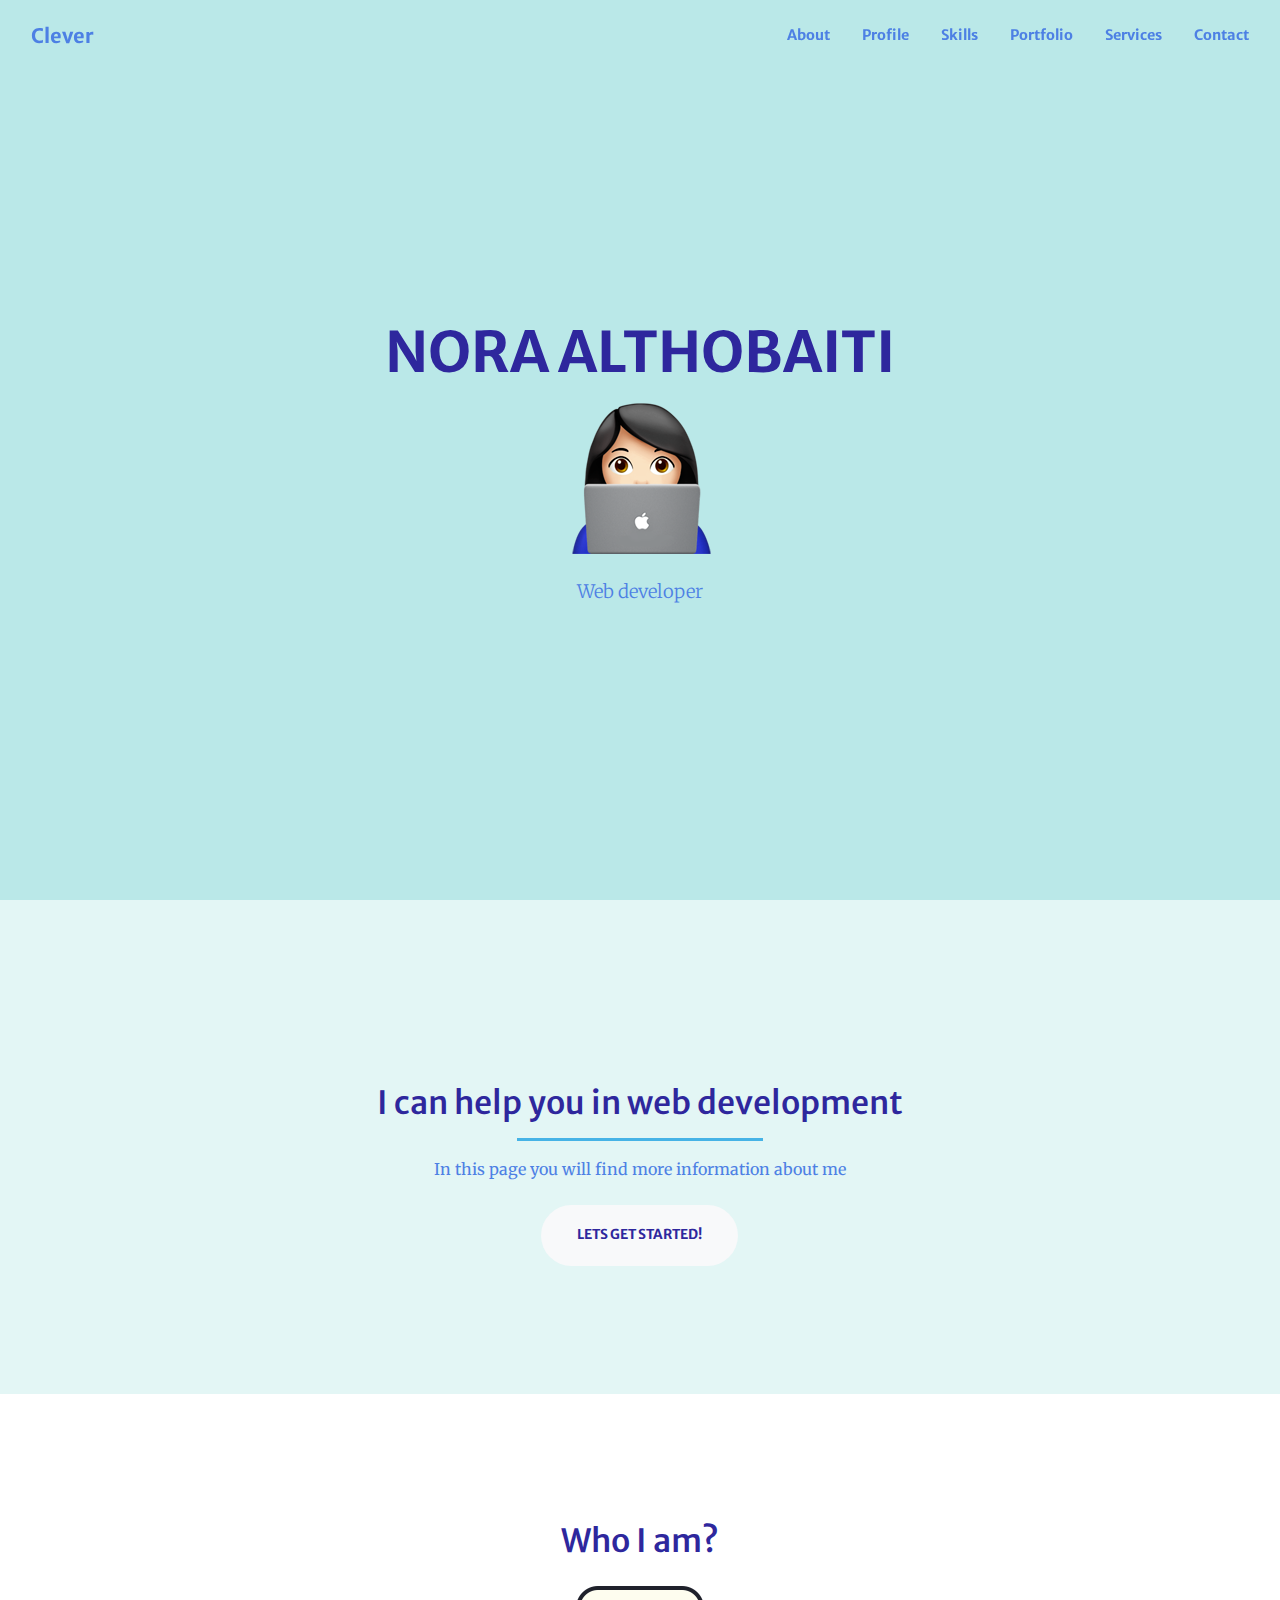
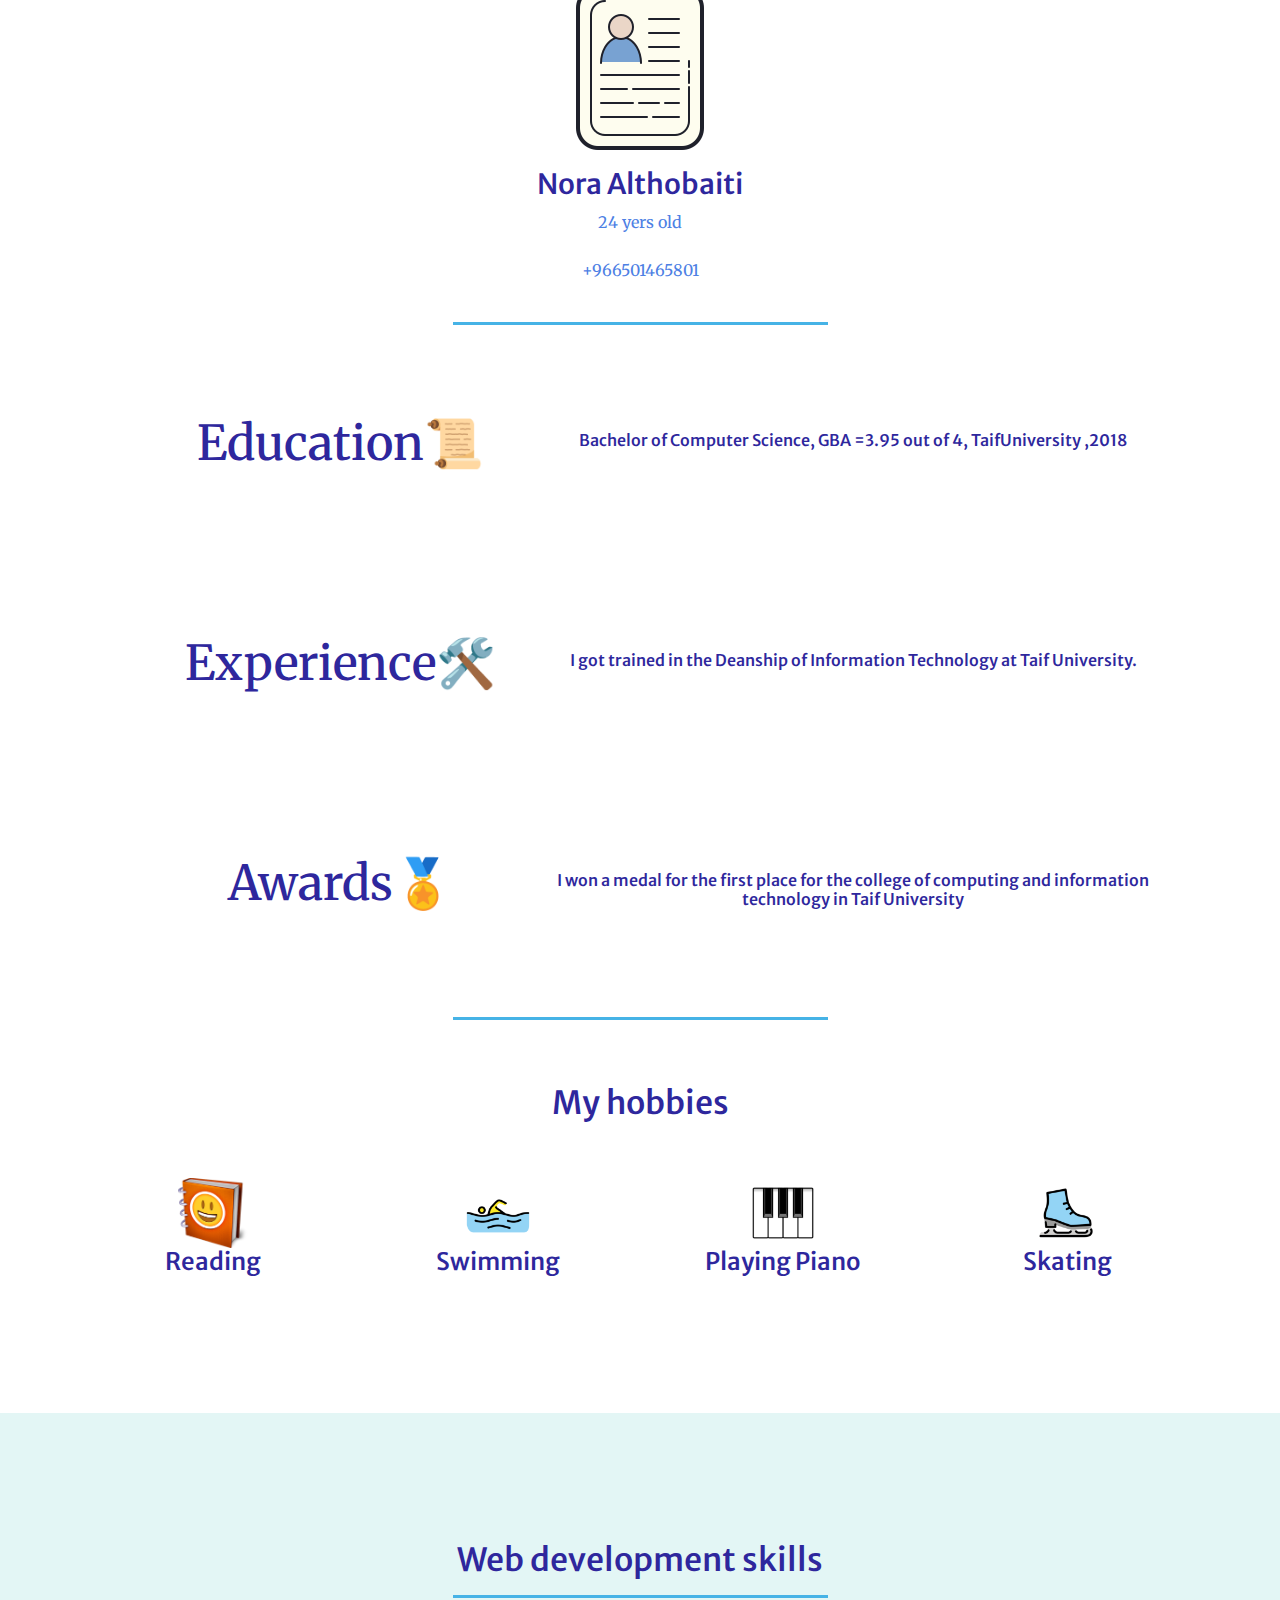
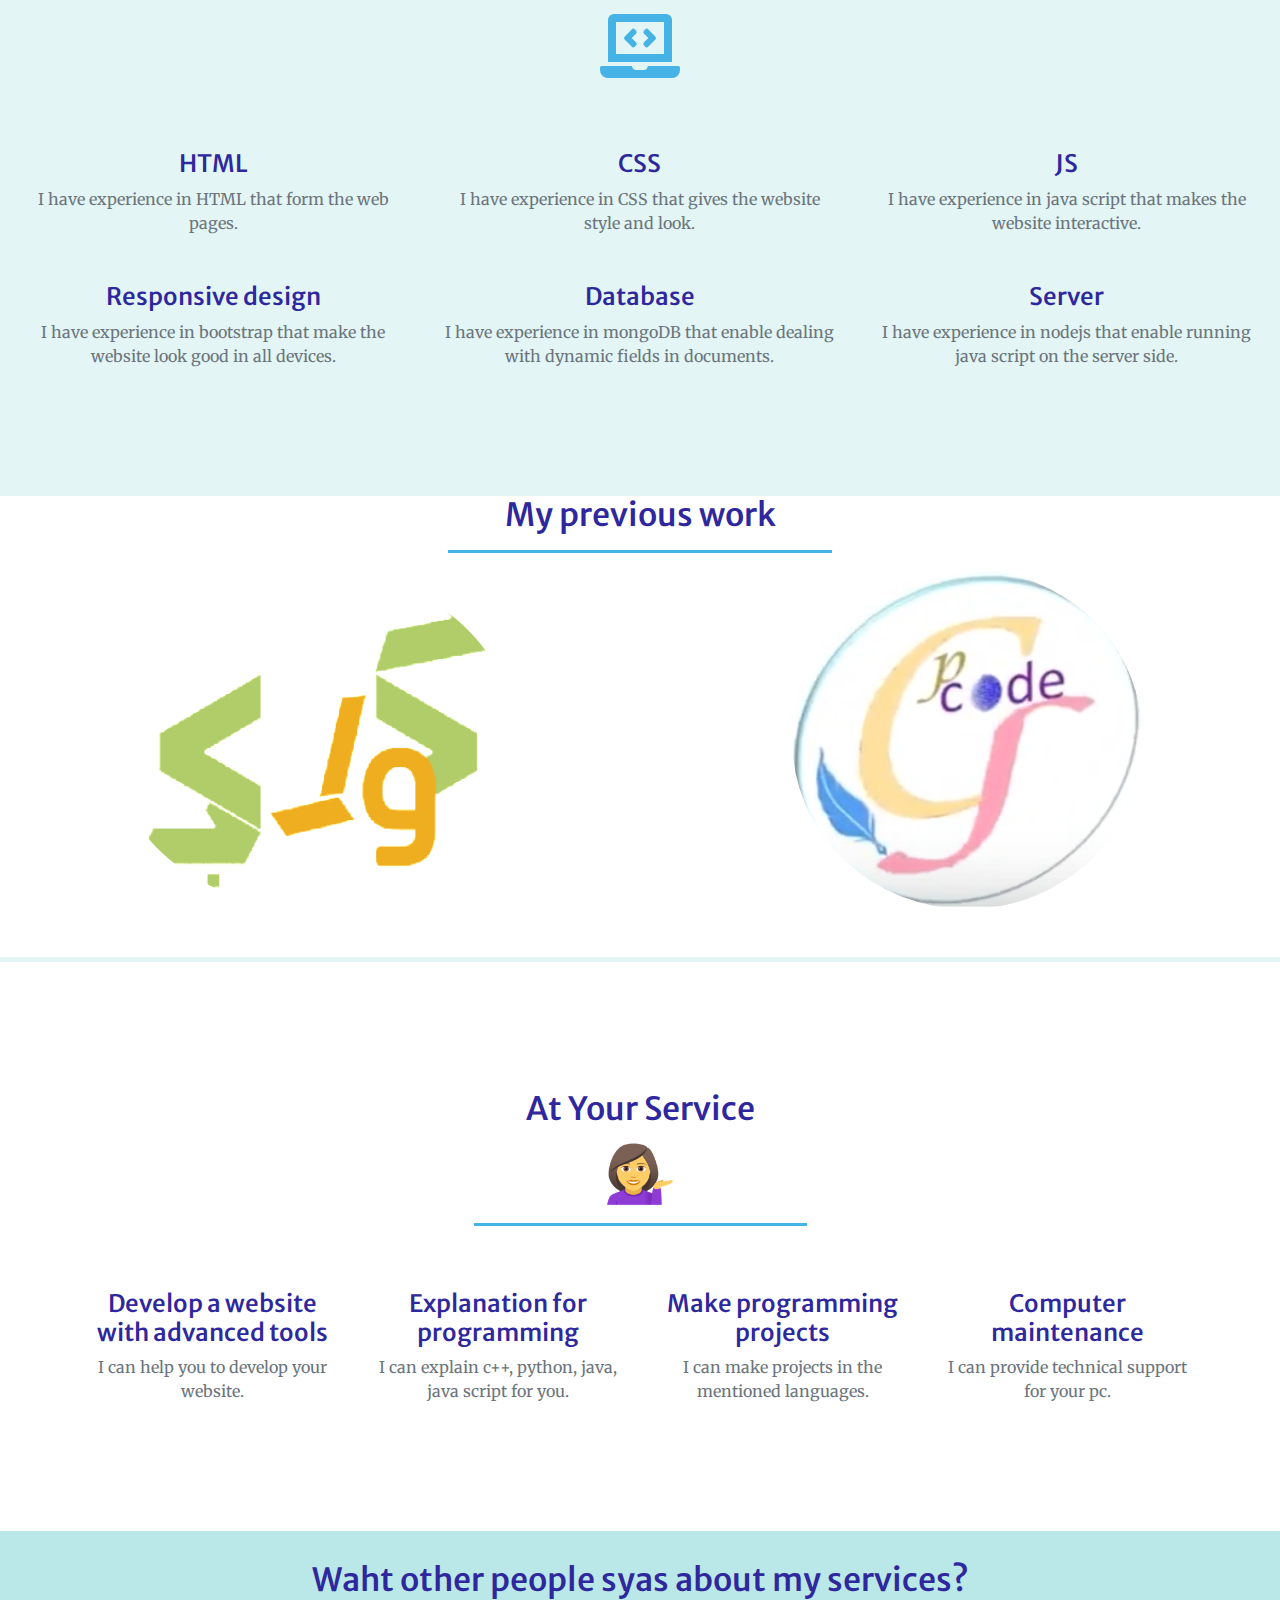
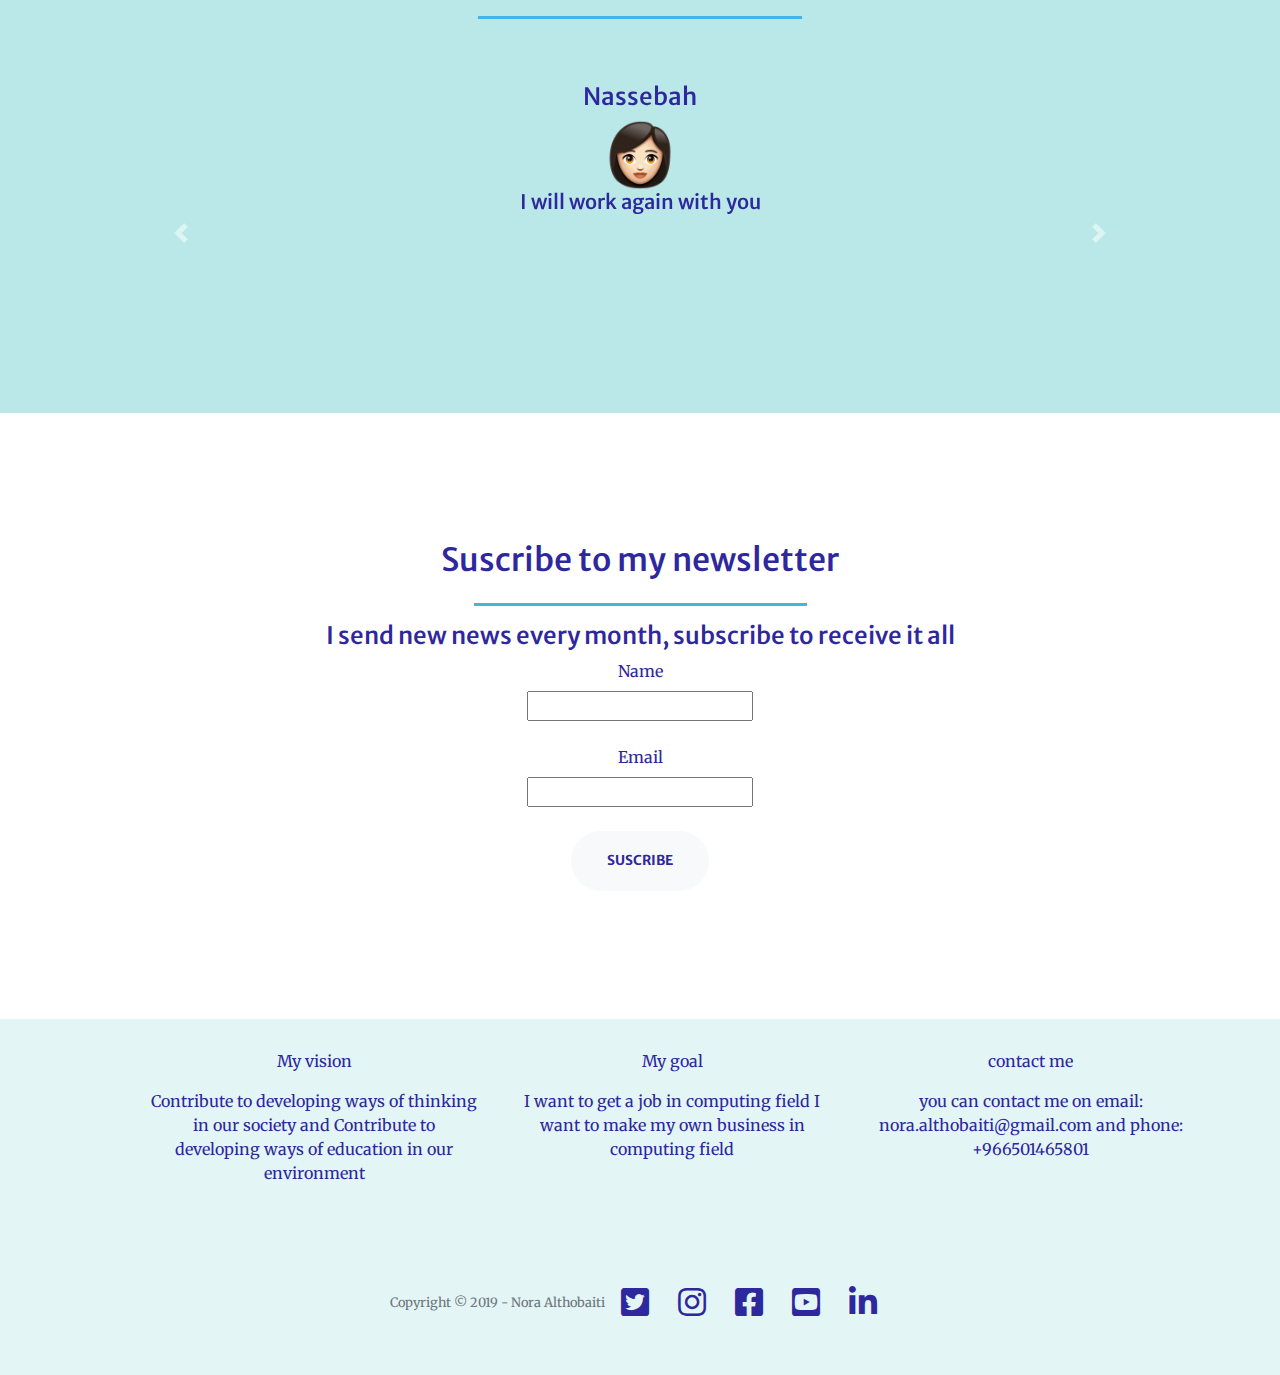
==== index.html @ 2806b43e "Add files via upload" ====
<!DOCTYPE html>
<html lang="en">

<head>

  <meta charset="utf-8">
  <meta name="viewport" content="width=device-width, initial-scale=1, shrink-to-fit=no">
  <meta name="description" content="">
  <meta name="author" content="">

  <!-- page title -->
  <title>Nora Althobaiti</title>

  <!-- icon -->
  <link rel="icon" href="img/icon.ico">

  <!-- Font Awesome Icons -->
  <link href="vendor/fontawesome-free/css/all.min.css" rel="stylesheet" type="text/css">

  <!-- Google Fonts -->
  <link href="https://fonts.googleapis.com/css?family=Merriweather+Sans:400,700" rel="stylesheet">
  <link href='https://fonts.googleapis.com/css?family=Merriweather:400,300,300italic,400italic,700,700italic' rel='stylesheet' type='text/css'>

  <!-- Plugin CSS -->
  <link href="vendor/magnific-popup/magnific-popup.css" rel="stylesheet">

  <!-- Theme CSS - Includes Bootstrap -->
  <link href="css/creative.min.css" rel="stylesheet">

  <!-- my own css -->
  <link href="css/style.css" rel="stylesheet">

  <!-- Bootstrap album CSS -->
  <link rel="canonical" href="https://getbootstrap.com/docs/4.0/examples/album/">

  <!-- Bootstrap CSS <from website>
  <link rel="stylesheet" href="https://stackpath.bootstrapcdn.com/bootstrap/4.3.1/css/bootstrap.min.css" integrity="sha384-ggOyR0iXCbMQv3Xipma34MD+dH/1fQ784/j6cY/iJTQUOhcWr7x9JvoRxT2MZw1T" crossorigin="anonymous"> -->

</head>

<body id="page-top">

  <!-- Navigation -->
  <nav class="navbar navbar-expand-lg navbar-light fixed-top py-3" id="mainNav">
    <div class="container-fluid">
      <!-- brand -->
      <b></b><a class="navbar-brand js-scroll-trigger color-font" href="#page-top">Clever</a></b>
      <!-- to make it toggler -->
      <button class="navbar-toggler navbar-toggler-right" type="button" data-toggle="collapse" data-target="#navbarResponsive" aria-controls="navbarResponsive" aria-expanded="false" aria-label="Toggle navigation">
        <span class="navbar-toggler-icon"></span>
      </button>
      <!-- navbar items -->
      <div class="collapse navbar-collapse" id="navbarResponsive">
        <ul class="navbar-nav ml-auto my-2 my-lg-0">
          <li class="nav-item">
            <a class="nav-link js-scroll-trigger" href="#about">About</a>
          </li>
          <li class="nav-item">
            <a class="nav-link js-scroll-trigger" href="#profile">Profile</a>
          </li>
          <li class="nav-item">
            <a class="nav-link js-scroll-trigger" href="#skills">Skills</a>
          </li>
          <li class="nav-item">
            <a class="nav-link js-scroll-trigger" href="#portfolio">Portfolio</a>
          </li>
          <li class="nav-item">
            <a class="nav-link js-scroll-trigger" href="#services">Services</a>
          </li>
          <li class="nav-item">
            <a class="nav-link js-scroll-trigger" href="#contact">Contact</a>
          </li>
        </ul>
      </div>

    </div>
  </nav>
  <!-- ________________________________________________________________ -->
  <!-- Masthead -->

  <!-- My pic + my name + tagline + button to go down -->
  <header class="masthead">
    <div class="container-fluid h-100">
      <div class="row h-100 align-items-center justify-content-center text-center">

        <div class="col-lg-10 align-self-end">
          <h1 class="text-uppercase text-white font-weight-bold">Nora Althobaiti</h1>
          <!--<hr class="divider my-4">-->
        </div>

        <div class="col-lg-8 align-self-baseline">
          <!-- header img -->
          <img src="img/logo.png" alt=""> <br> <br>
          <p class="text-white-75 font-weight-light mb-5">Web developer</p>

        </div>

      </div>
    </div>
  </header>
  <!-- ________________________________________________________________ -->
  <!-- about Section -->
  <section class="page-section color-about" id="about">
    <div class="container-fluid">
      <!-- section title -->
      <div class="row justify-content-center">
        <div class="col-lg-8 text-center">
          <h2 class="text-white mt-0"> </h2>
        </div>
      </div>
      <br> <br>
      <div class="row justify-content-center">
        <div class="col-lg-8 text-center">

          <h2 class="text-white mt-0">I can help you in web development</h2>

          <hr class=" light hr-line">

          <p class="text-white-50 mb-4">In this page you will find more information about me</p>

          <a class="btn btn-light btn-xl js-scroll-trigger" href="#profile">Lets Get Started!</a>

        </div>
      </div>
    </div>
  </section>
  <!-- ________________________________________________________________ -->
  <!-- profile Section + img + name age phone email-->
  <section class="page-section " id="profile"> <!--bg-primary-->
    <div class="container-fluid">
      <!-- section title -->
      <div class="row justify-content-center">
        <div class="col-lg-8 text-center">
          <h2 class="text-white mt-0">Who I am?</h2>
        </div>
      </div>

      <div class="row justify-content-center">

        <!-- col for img name age phone -->
        <div class="col-lg-6 text-center">

          <img src="img/profile.png" alt="">

          <h3 class="text-white mt-0">Nora Althobaiti</h3>
          <p class="text-white-50 mb-4">24 yers old</p>
          <p class="text-white-50 mb-4">+966501465801</p>

        </div>
      </div>

      <hr class=" light hr-line">

      <!-- section edu -->
      <div class="row justify-content-center">
        <div class="col-lg-4 text-center padding">
          <h5 class="text-white mt-0 huge-text">Education📜</h5>

        </div>

        <div class="col-lg-6 text-center padding2">
          <h6 class="text-white mt-0">
            Bachelor of Computer Science, GBA =3.95 out of 4, TaifUniversity ,2018
          </h6>
        </div>
      </div>

      <!-- section exper -->
      <div class="row justify-content-center">
        <div class="col-lg-4 text-center padding">
          <h5 class="text-white mt-0 huge-text">Experience🛠️</h5>

        </div>
        <div class="col-lg-6 text-center padding2">
          <h6 class="text-white mt-0">
            I got trained in the Deanship of Information Technology at Taif University.
          </h6>
        </div>
      </div>
      <!-- section award  -->
      <div class="row justify-content-center">
        <div class="col-lg-4 text-center padding">
          <h5 class="text-white mt-0 huge-text">Awards🏅</h5>

        </div>

        <div class="col-lg-6 text-center padding2">
          <h6 class="text-white mt-0">
            I won a medal for the first place for the college of computing and information technology in Taif University
          </h6>
        </div>
      </div>
      <!-- end edu expre award -->
      <hr class=" light hr-line"> <br> <br>
      <!-- hobbies -->
      <div class="container">
        <h2 class="text-center mt-0">My hobbies</h2>
        <div class="row">
          <div class="col-lg-3 col-md-6 text-center">
            <div class="mt-5">
              <img src="img/reading.png" class="hob-img" alt="">
              <h3 class="h4 mb-2">Reading</h3>
            </div>
          </div>
          <div class="col-lg-3 col-md-6 text-center">
            <div class="mt-5">
              <img src="img/swim.png" class="hob-img" alt="">
              <h3 class="h4 mb-2">Swimming</h3>
            </div>
          </div>
          <div class="col-lg-3 col-md-6 text-center">
            <div class="mt-5">
              <img src="img/playingPiano.png" class="hob-img" alt="">
              <h3 class="h4 mb-2">Playing Piano</h3>
            </div>
          </div>
          <div class="col-lg-3 col-md-6 text-center">
            <div class="mt-5">
              <img src="img/skating.png" class="hob-img" alt="">
              <h3 class="h4 mb-2">Skating</h3>
            </div>
          </div>
        </div>
      </div>

    </div>
  </section>
  <!-- ________________________________________________________________ -->
  <!-- Skills Section -->
  <section class="page-section color-about" id="skills">
    <div class="container-fluid">

      <!-- main title -->
      <h2 class="text-center mt-0">Web development skills</h2>

      <hr class=" light hr-line">
      <!-- skill logo -->
      <div class="row">
        <div class="col-lg-12 col-md-6 text-center">
          <i class="fas fa-4x fa-laptop-code text-primary mb-4"></i>
        </div>
      </div>

      <div class="row">
        <div class="col-lg-4 col-md-6 text-center">
          <div class="mt-5">
            <!--  name -->
            <h3 class="h4 mb-2">HTML</h3>
            <!--  describtion -->
            <p class="text-muted mb-0">I have experience in HTML that form the web pages.</p>
          </div>
        </div><!-- end col -->

        <div class="col-lg-4 col-md-6 text-center">
          <div class="mt-5">
            <!--  name -->
            <h3 class="h4 mb-2">CSS</h3>
            <!--  describtion -->
            <p class="text-muted mb-0">I have experience in CSS that gives the website style and look.</p>
          </div>
        </div><!-- end col -->

        <div class="col-lg-4 col-md-6 text-center">
          <div class="mt-5">
            <!--  name -->
            <h3 class="h4 mb-2">JS</h3>
            <!--  describtion -->
            <p class="text-muted mb-0">I have experience in java script that makes the website interactive.</p>
          </div>
        </div><!-- end col -->

        <!-- ________half______________ -->

        <div class="col-lg-4 col-md-6 text-center">
          <div class="mt-5">
            <!--  name -->
            <h3 class="h4 mb-2">Responsive design</h3>
            <!--  describtion -->
            <p class="text-muted mb-0">I have experience in bootstrap that make the website look good in all devices.</p>
          </div>
        </div><!-- end col -->

        <div class="col-lg-4 col-md-6 text-center">
          <div class="mt-5">
            <!--  name -->
            <h3 class="h4 mb-2">Database</h3>
            <!--  describtion -->
            <p class="text-muted mb-0">I have experience in mongoDB that enable dealing with dynamic fields in documents.</p>
          </div>
        </div><!-- end col -->

        <div class="col-lg-4 col-md-6 text-center">
          <div class="mt-5">
            <!--  name -->
            <h3 class="h4 mb-2">Server</h3>
            <!--  describtion -->
            <p class="text-muted mb-0">I have experience in nodejs that enable running java script on the server side.</p>
          </div>
        </div><!-- end col -->

      </div>

    </div>
  </section> <!-- end services -->
  <!-- ________________________________________________________________ -->
  <!-- Portfolio Section -->
  <section id="portfolio">
    <div class="container-fluid p-0">
      <!-- section title -->
      <h2 class="text-center mt-0">My previous work</h2>

      <hr class=" light hr-line">

      <div class="row text-center">
        <div class="col-lg-6 col-sm-6">
          <a class="portfolio-box img-size Circular" href="img/cody.png">
            <img class="img-fluid img-size Circular" src="img/cody.png" alt="">
            <div class="portfolio-box-caption">
              <div class="project-name text-white-50">
                CODY website
              </div>
              <div class="project-category text-white-50">
                web development
              </div>
            </div>
          </a>
        </div>
        <div class="col-lg-6 col-sm-6">
          <a class="portfolio-box img-size Circular" href="img/anim.png">
            <img class="img-fluid img-size Circular" src="img/anim.png" alt="">
            <div class="portfolio-box-caption">
              <div class="project-name text-white-50">
                C++ simulation
              </div>
              <div class="project-category text-white-50">
                Programming language with animation videos
              </div>
            </div>
          </a>
        </div>
      </div>
    </div>
  </section> <br> <br>
  <!-- ________________________________________________________________ -->
  <!-- Services Section -->
  <section class="page-section color-serv"  id="services">
    <div class="container">
      <h2 class="text-center mt-0">At Your Service </h2>
      <div class="row">
        <div class="col-lg-12 col-md-12 text-center">
          <img src="img/service.png" class="hob-img" alt="">
        </div>
      </div>
      <hr class=" light hr-line">
      <div class="row">
        <div class="col-lg-3 col-md-6 text-center">
          <div class="mt-5">
            <h3 class="h4 mb-2">Develop a website with advanced tools</h3>
            <p class="text-muted mb-0">I can help you to develop your website.</p>
          </div>
        </div>
        <div class="col-lg-3 col-md-6 text-center">
          <div class="mt-5">
            <h3 class="h4 mb-2">Explanation for programming</h3>
            <p class="text-muted mb-0">I can explain c++, python, java, java script for you.</p>
          </div>
        </div>
        <div class="col-lg-3 col-md-6 text-center">
          <div class="mt-5">
            <h3 class="h4 mb-2">Make programming projects </h3>
            <p class="text-muted mb-0">I can make projects in the mentioned languages. </p>
          </div>
        </div>
        <div class="col-lg-3 col-md-6 text-center">
          <div class="mt-5">
            <h3 class="h4 mb-2">Computer maintenance </h3>
            <p class="text-muted mb-0">I can provide technical support for your pc.</p>
          </div>
        </div>
      </div>
    </div>
  </section>
  <!-- ________________________________________________________________ -->
  <!-- other people says? Section -->
  <section class="page-section color-top text-white padding">
    <div class="container text-center">
      <div class="container">
        <h2 class="text-center mt-0">Waht other people syas about my services? </h2>
        <hr class=" light hr-line"> <br> <br>
        <!-- carousel -->
        <div id="carouselExampleControls" class="carousel slide" data-ride="carousel">
          <div class="carousel-inner">
            <div class="carousel-item active" style="background-color: ; height:300px;">
              <!--name -->
              <div class="row">
                <div class="col-lg-12 col-md-12 text-center">
                  <h4>Nassebah</h4>
                </div>
              </div>
              <!--img -->
              <div class="row">
                <div class="col-lg-12 col-md-12 text-center">
                  <img src="img/nasebah.png" class="hob-img" alt="">
                </div>
              </div>
              <!--people comments -->
              <div class="row">
                <div class="col-lg-12 col-md-12 text-center">
                  <h5>I will work again with you</h5>
                </div>
              </div>

            </div>

            <div class="carousel-item">
              <!--name -->
              <div class="row">
                <div class="col-lg-12 col-md-12 text-center">
                  <h4>Wafa'a</h4>
                </div>
              </div>
              <!--img -->
              <div class="row">
                <div class="col-lg-12 col-md-12 text-center">
                  <img src="img/wafa.png" class="hob-img" alt="">
                </div>
              </div>
              <!--people comments -->
              <div class="row">
                <div class="col-lg-12 col-md-12 text-center">
                  <h5>I did not regret working with you</h5>
                </div>
              </div>
            </div>


          </div>
          <!--end inner -->
          <!--add Previous / next buttons -->
          <a class="carousel-control-prev" href="#carouselExampleControls" role="button" data-slide="prev">
            <span class="carousel-control-prev-icon" aria-hidden="true"></span>
            <span class="sr-only">Previous</span>
          </a>
          <a class="carousel-control-next" href="#carouselExampleControls" role="button" data-slide="next">
            <span class="carousel-control-next-icon" aria-hidden="true"></span>
            <span class="sr-only">Next</span>
          </a>
        </div>
      </div>
  </section>

  <!-- ________________________________________________________________ -->
  <!-- newsletter Section -->
  <section class="page-section" id="services">
    <div class="container text-center">
      <h2 class="mb-4">Suscribe to my newsletter</h2>
      <hr class=" light hr-line">
      <h4>I send new news every month, subscribe to receive it all </h4>
      <form class="" action="mailto:n0ry@outlook.com" method="post" enctype="text/plain">
        <label for="name">Name</label>
        <br>
        <input type="text" name="name" value="" id="name">
      <br><br>
      <label for="email">Email</label> <br>
      <input type="email" name="email" value="">
      <br><br>
      <input type="submit" class="btn btn-light btn-xl" name="send" value="Suscribe" id="send" onclick="alert('subscribed successfully')" >
    </form>
    </div>
  </section>
  <!-- ________________________________________________________________ -->
  <!-- Information before Footer -->
  <section class="page-section color-about text-white padding">
    <div class="container">
      <div class="row text-center" style="margin-left:50px">
        <div class="col-lg-4 col-sm-4">
          <p>My vision</p>
          <p>Contribute to developing ways of thinking in our society and
            Contribute to developing ways of education in our environment
           </p>
        </div>
        <div class="col-lg-4 col-sm-4 ">
          <p>My goal</p>
          <p>I want to get a job in computing field
            I want to make my own business in computing field
          </p>
        </div>
        <div class="col-lg-4 col-sm-4 ">
          <p id="contact">contact me</p>
          <p> you can contact me on email: nora.althobaiti@gmail.com and phone: +966501465801</p>
        </div>
      </div>
    </div>
  </section>
  <!-- ________________________________________________________________ -->
  <!-- Footer copy right + icons for contact -->
  <footer class="color-about py-5 ">
    <div class="container">
      <div class="small text-center text-muted">Copyright &copy; 2019 - Nora Althobaiti
        <a href="https://twitter.com" target="_blank"> <button class="btn"> <i class="fab fa-twitter-square fa-2x"> </i> </button> </a>
        <a href="https://www.instagram.com" target="_blank"> <button class="btn"><i class="fab fa-instagram fa-2x"></i></button> </a>
        <a href="https://www.facebook.com/" target="_blank"> <button class="btn"><i class="fab fa-facebook-square fa-2x"></i></button> </a>
        <a href="https://www.youtube.com" target="_blank"> <button class="btn"><i class="fab fa-youtube-square fa-2x"></i></button> </a>
        <a href="https://sa.linkedin.com" target="_blank"> <button class="btn"><i class="fab fa-linkedin-in fa-2x"></i> </button> </a>
      </div>
    </div>
  </footer>
  <!-- ________________________________________________________________ -->
  <!-- Bootstrap core JavaScript -->
  <script src="vendor/jquery/jquery.min.js"></script>
  <script src="vendor/bootstrap/js/bootstrap.bundle.min.js"></script>

  <!-- Plugin JavaScript -->
  <script src="vendor/jquery-easing/jquery.easing.min.js"></script>
  <script src="vendor/magnific-popup/jquery.magnific-popup.min.js"></script>

  <!-- Custom scripts for this template -->
  <script src="js/creative.min.js"></script>

</body>

</html>
---- css/style.css ----
/*a:link{color:black;}
a:visited{color:purple}
a:hover{color: blue}
a:active{color:red;}
.hoverover:hover{color: green;}
*/
/*
colors
#3a484f  //dark gray
#edece6  //light gray
#b54963  //dark pink
#e57b7f  //light pink
#88b2ad  //light blue
#fbefc4  //light yellow
*/

a:link {
  text-decoration: none;
}

/* colors */
.red {
  color: red;
}

.green {
  color: green;
}

.blue {
  color: blue;
}

.black {
  color: black;
}

.white {
  color: white;
}

.pink {
  color: pink;
}

.purple {
  color: purple;
}

.yellow {
  color: yellow;
}

/* BG colors */
.bg-red {
  color: red;
}

.bg-green {
  color: green;
}

.bg-blue {
  color: blue;
}

.bg-black {
  color: black;
}

.bg-white {
  color: white;
}

.bg-pink {
  color: pink;
}

.bg-purple {
  color: purple;
}

.bg-yellow {
  color: yellow;
}

/*padding edu*/
.padding{
padding: 30px;
}
/*padding edu info*/
.padding2{
padding-top:90px;
}
/*padding */
.padding3{
padding-left:600px;
}
.margin{
margin: 0 auto;
}


/*  huge text */
.huge-text {
  font-size: 3rem;
  width: inherit;
  height: 150px;
  margin: 10px 20px;
  padding: ;
  align: ; //whole item
  text-align: right;
  font-family: inherit;
  line-height: 3;
}

/* brand text */
.brand-text {
  font-size: 4rem;
  width: inherit;
  height: 150px;
  margin: 10px 20px;
  padding: ;
  align: 0; //whole item
  text-align: right;
  font-family: inherit;
  font-style: oblique;
  line-height: 3;
}
.pay
{
  margin-top: 55px;
  margin-bottom: 55px;
}
/*  inline block */
.ib {
  display: inline-block;
}

/*  horizontal line */
.hr-line {
  width: 30%;
  height: 2px;
  color: #46b3e6;
  background-color: #46b3e6;
  border-color: #46b3e6;
  border-style: solid;
}

/* circle item */
.Circular {
  border-radius: 100%;
}

/*rotate item */
.rotated {
  transform: rotate(26deg); //could be scale , translate ..
  background-color: pink;
  width: 80px;
  height: 80px;
}

/* float left */
.float-left {
  width: 15%;
  float: left;
  margin-right: 30px;
}

/* float right */
.float-right {
  width: 15%;
  float: right;
  margin-left: 30px;
}

/* hide element*/
.invisible {
  visibility: hidden;
}

/*right box*/
.box-right {
  width: inherit;
  height: inherit;
  margin: 0 auto;
  align: center;
  align-items: center;
  align-content: center;
}

/*left box*/
.box-left {}

.hob-img{
  width: 70px;
  height: 70px;
}

.img-size{
height: 340px;
}


.color-font{
  color: #2e279d; //blue
}
.color-top{
  background-color: #bae8e8;
}

.color-about{
  background-color: #e3f6f5;
}
.color-people{
  background-color: #c7f0db;
}

.color-serv{
  border-top: 5px #e3f6f5 solid;

}
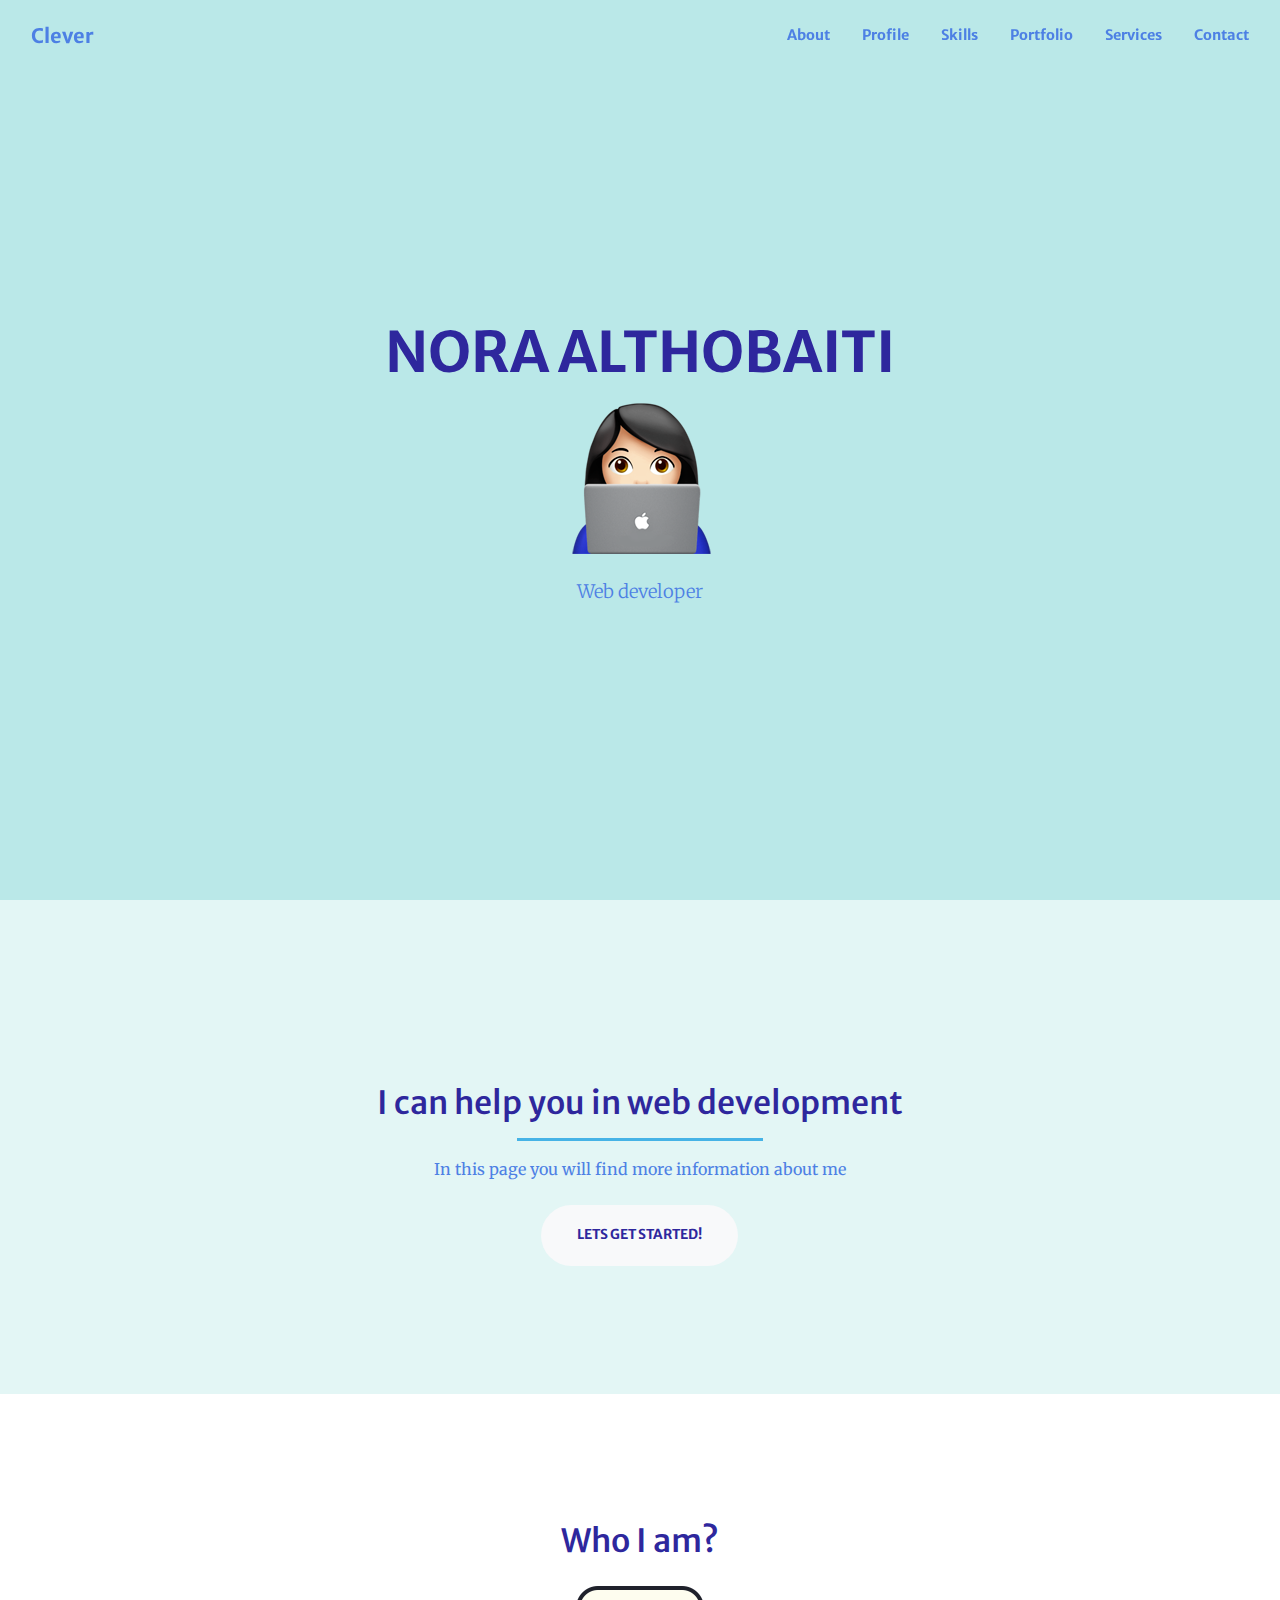
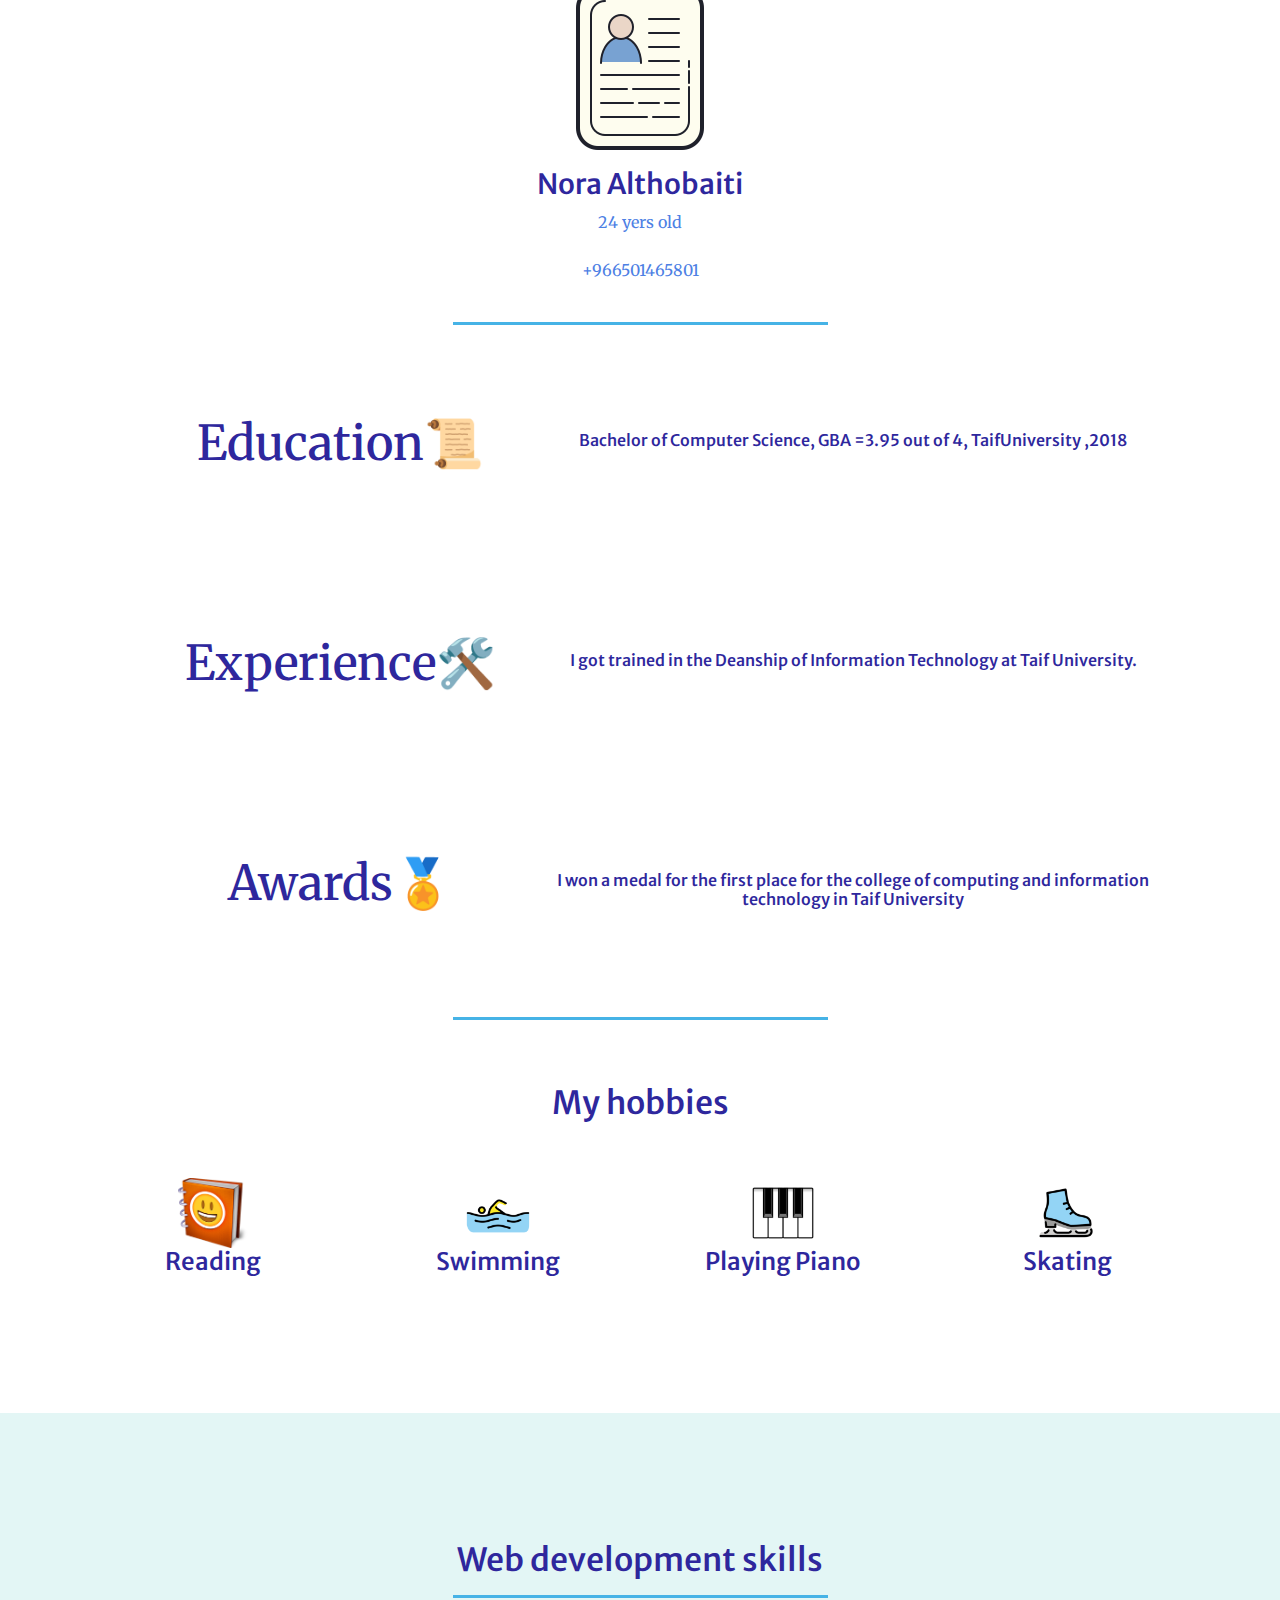
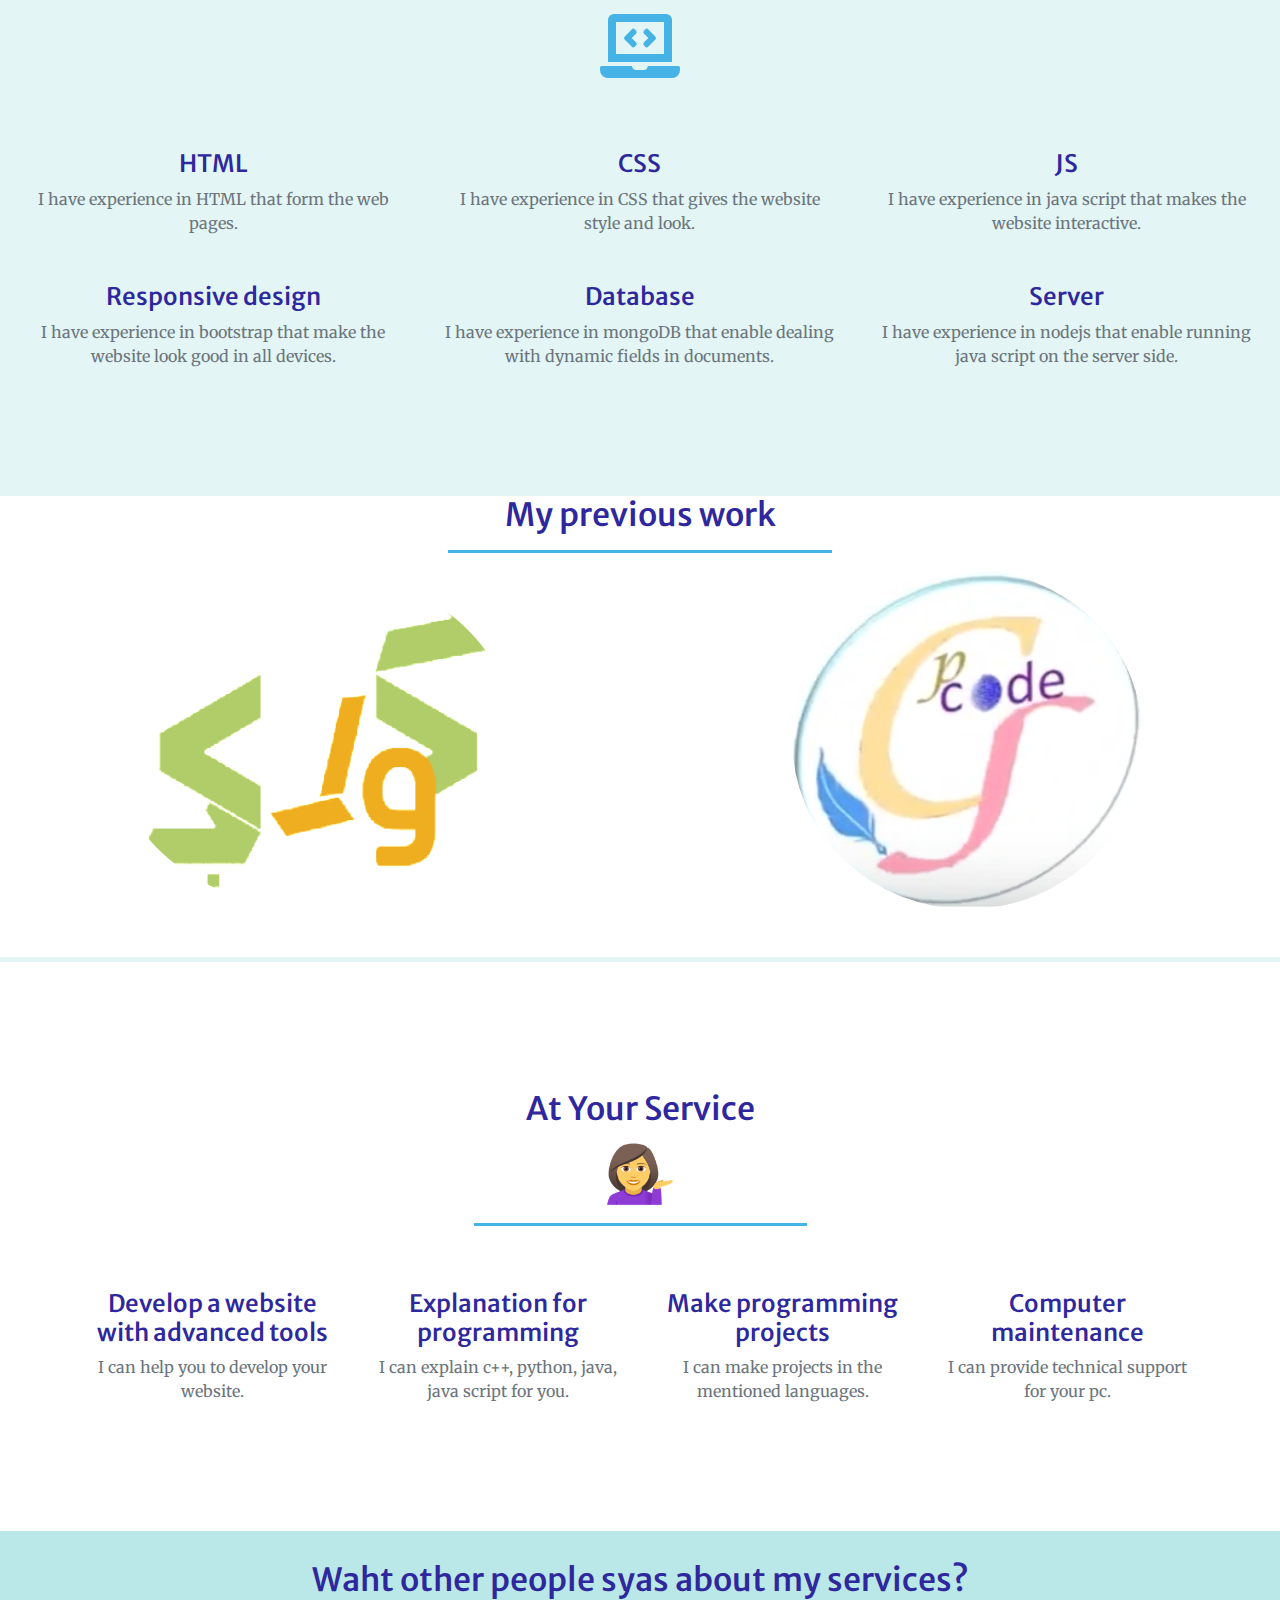
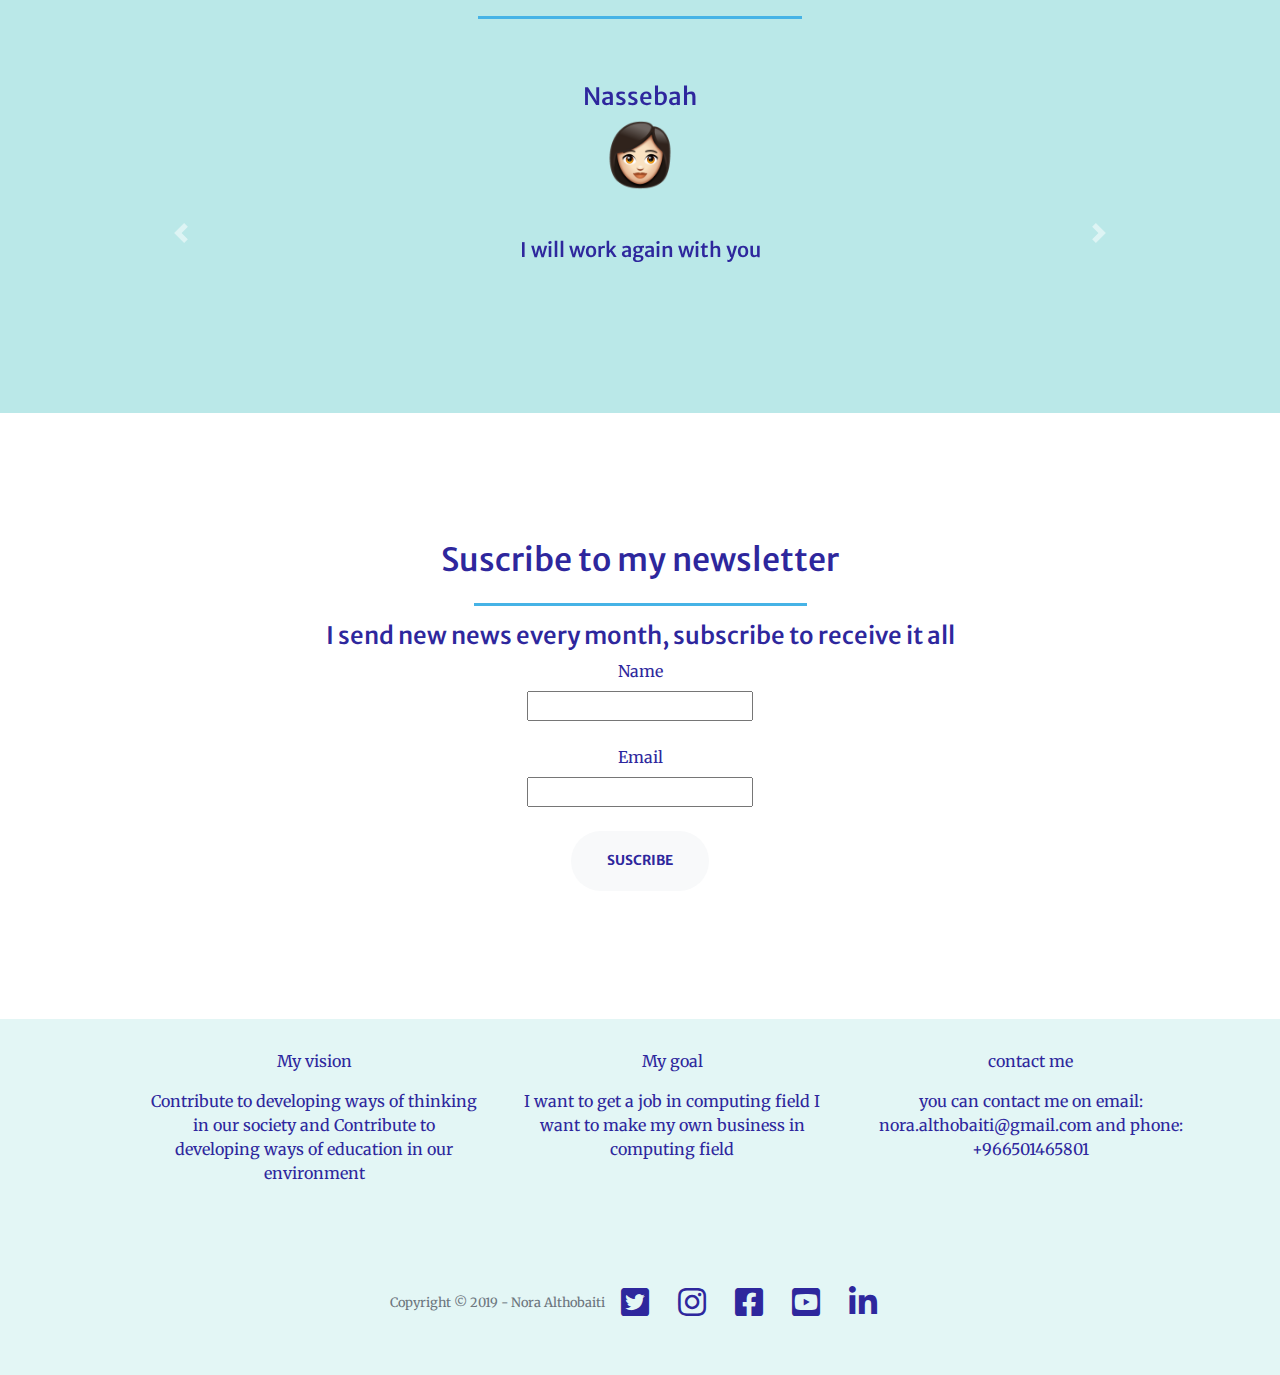
==== commit dce8ced2: "Update index.html" ====
--- a/index.html
+++ b/index.html
@@ -390,7 +390,7 @@
         <!-- carousel -->
         <div id="carouselExampleControls" class="carousel slide" data-ride="carousel">
           <div class="carousel-inner">
-            <div class="carousel-item active" style="background-color: ; height:300px;">
+            <div class="carousel-item active" style=" height:300px;">
               <!--name -->
               <div class="row">
                 <div class="col-lg-12 col-md-12 text-center">
@@ -405,14 +405,14 @@
               </div>
               <!--people comments -->
               <div class="row">
-                <div class="col-lg-12 col-md-12 text-center">
+                <div class="col-lg-12 col-md-12 text-center"> <br><br>
                   <h5>I will work again with you</h5>
                 </div>
               </div>
 
             </div>
 
-            <div class="carousel-item">
+            <div class="carousel-item" style=" height:300px;">
               <!--name -->
               <div class="row">
                 <div class="col-lg-12 col-md-12 text-center">
@@ -427,7 +427,7 @@
               </div>
               <!--people comments -->
               <div class="row">
-                <div class="col-lg-12 col-md-12 text-center">
+                <div class="col-lg-12 col-md-12 text-center"> <br><br>
                   <h5>I did not regret working with you</h5>
                 </div>
               </div>
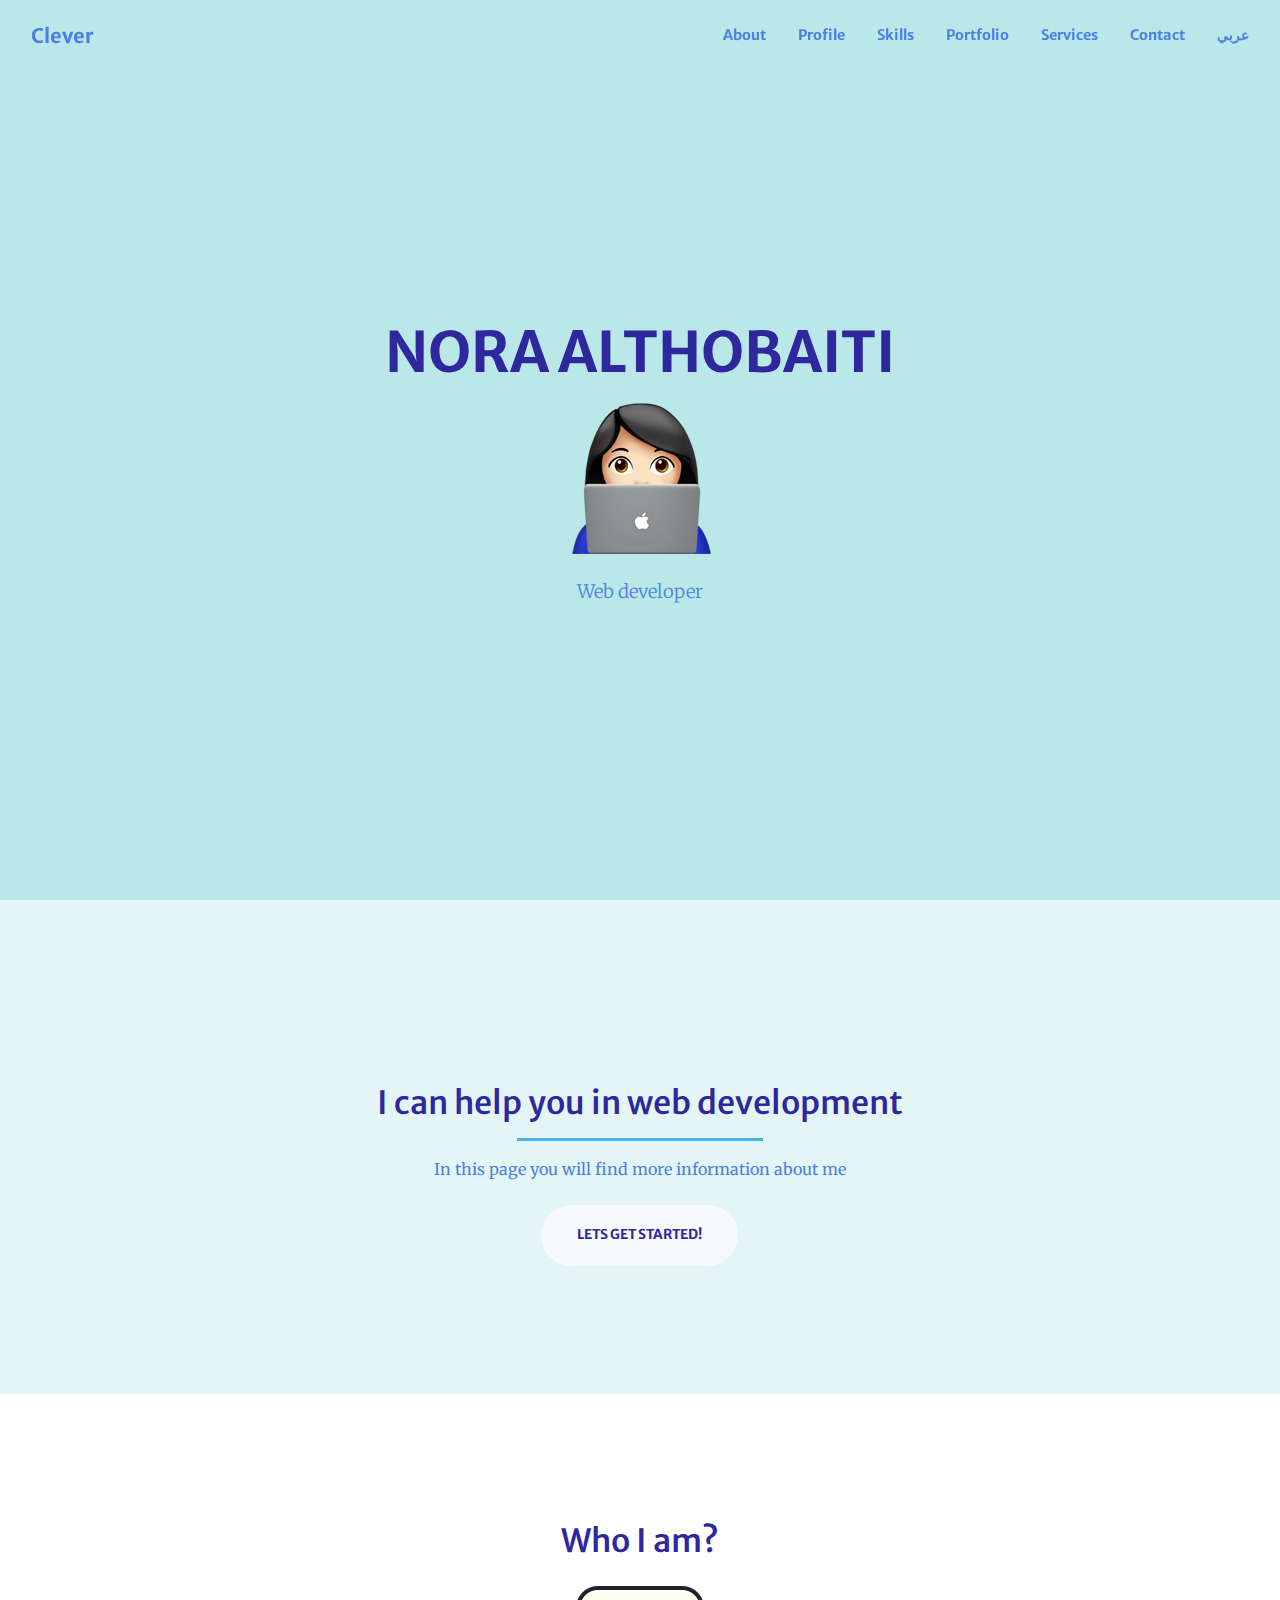
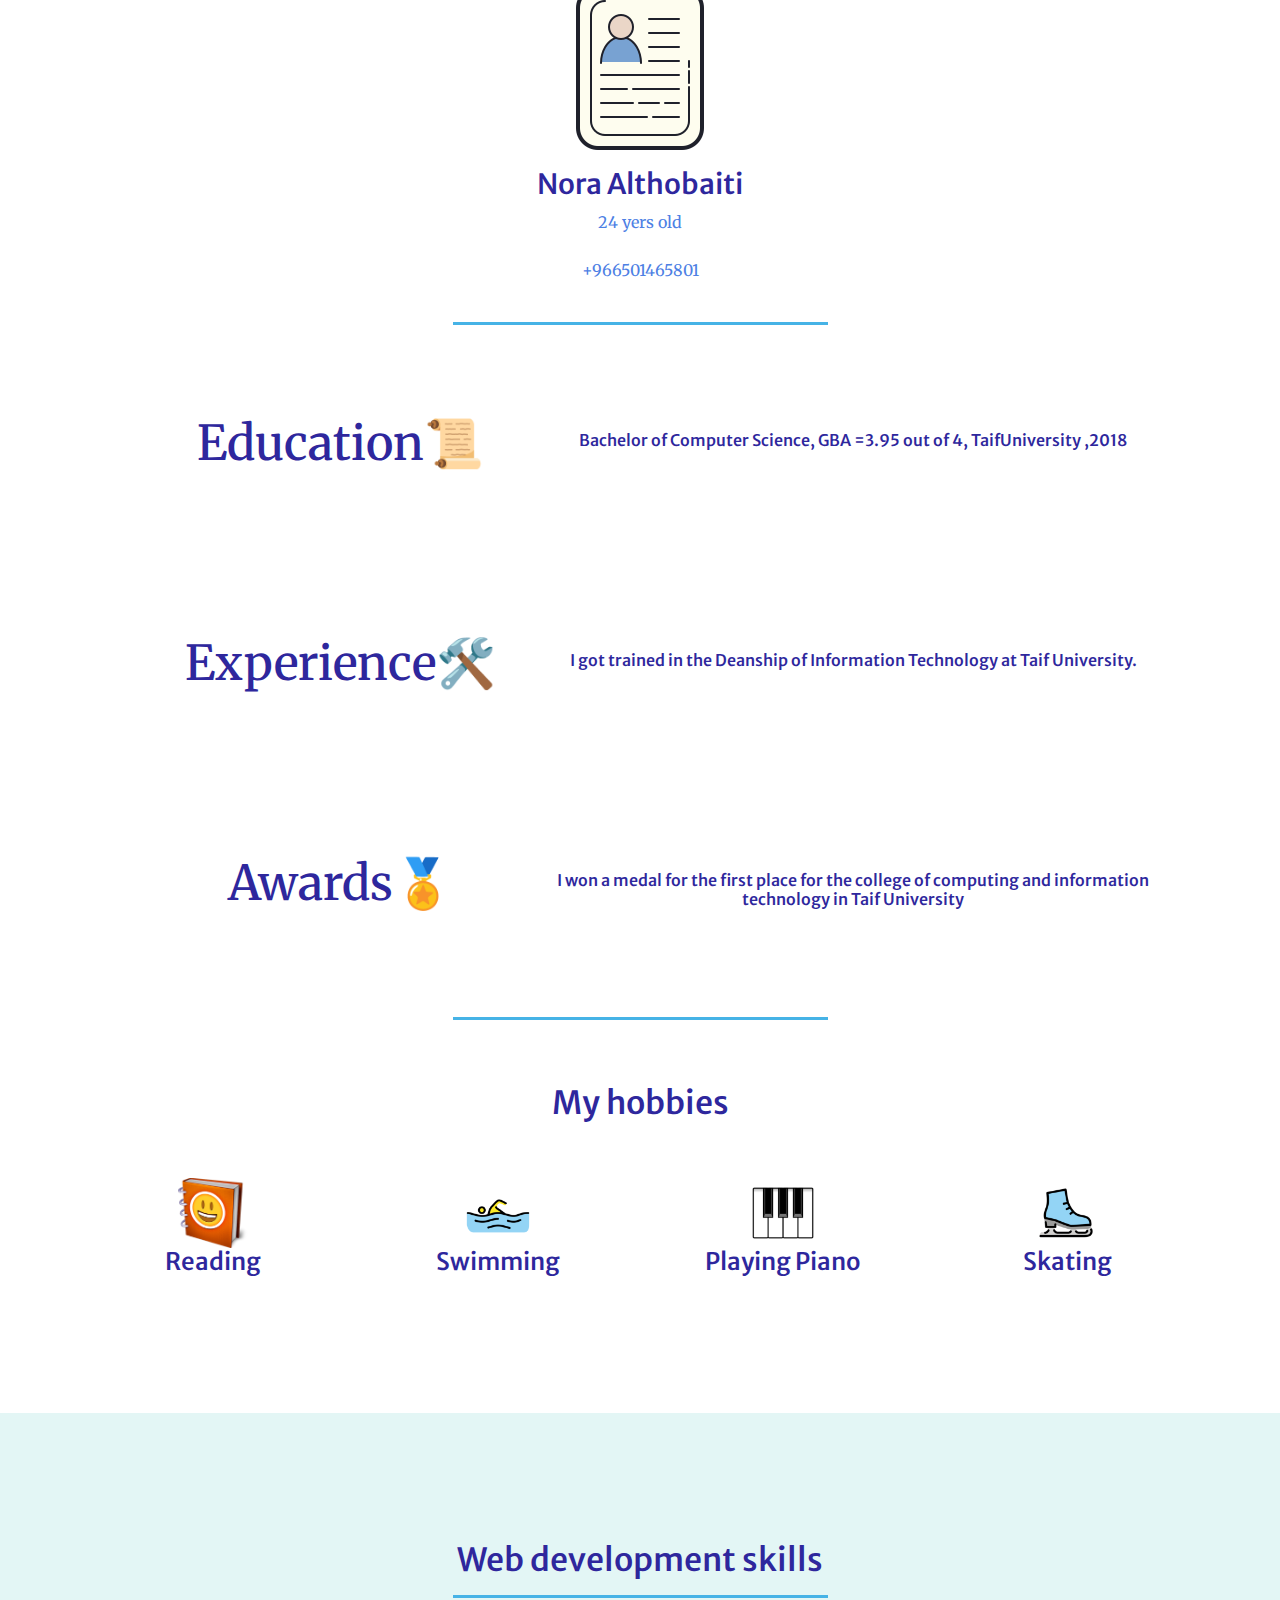
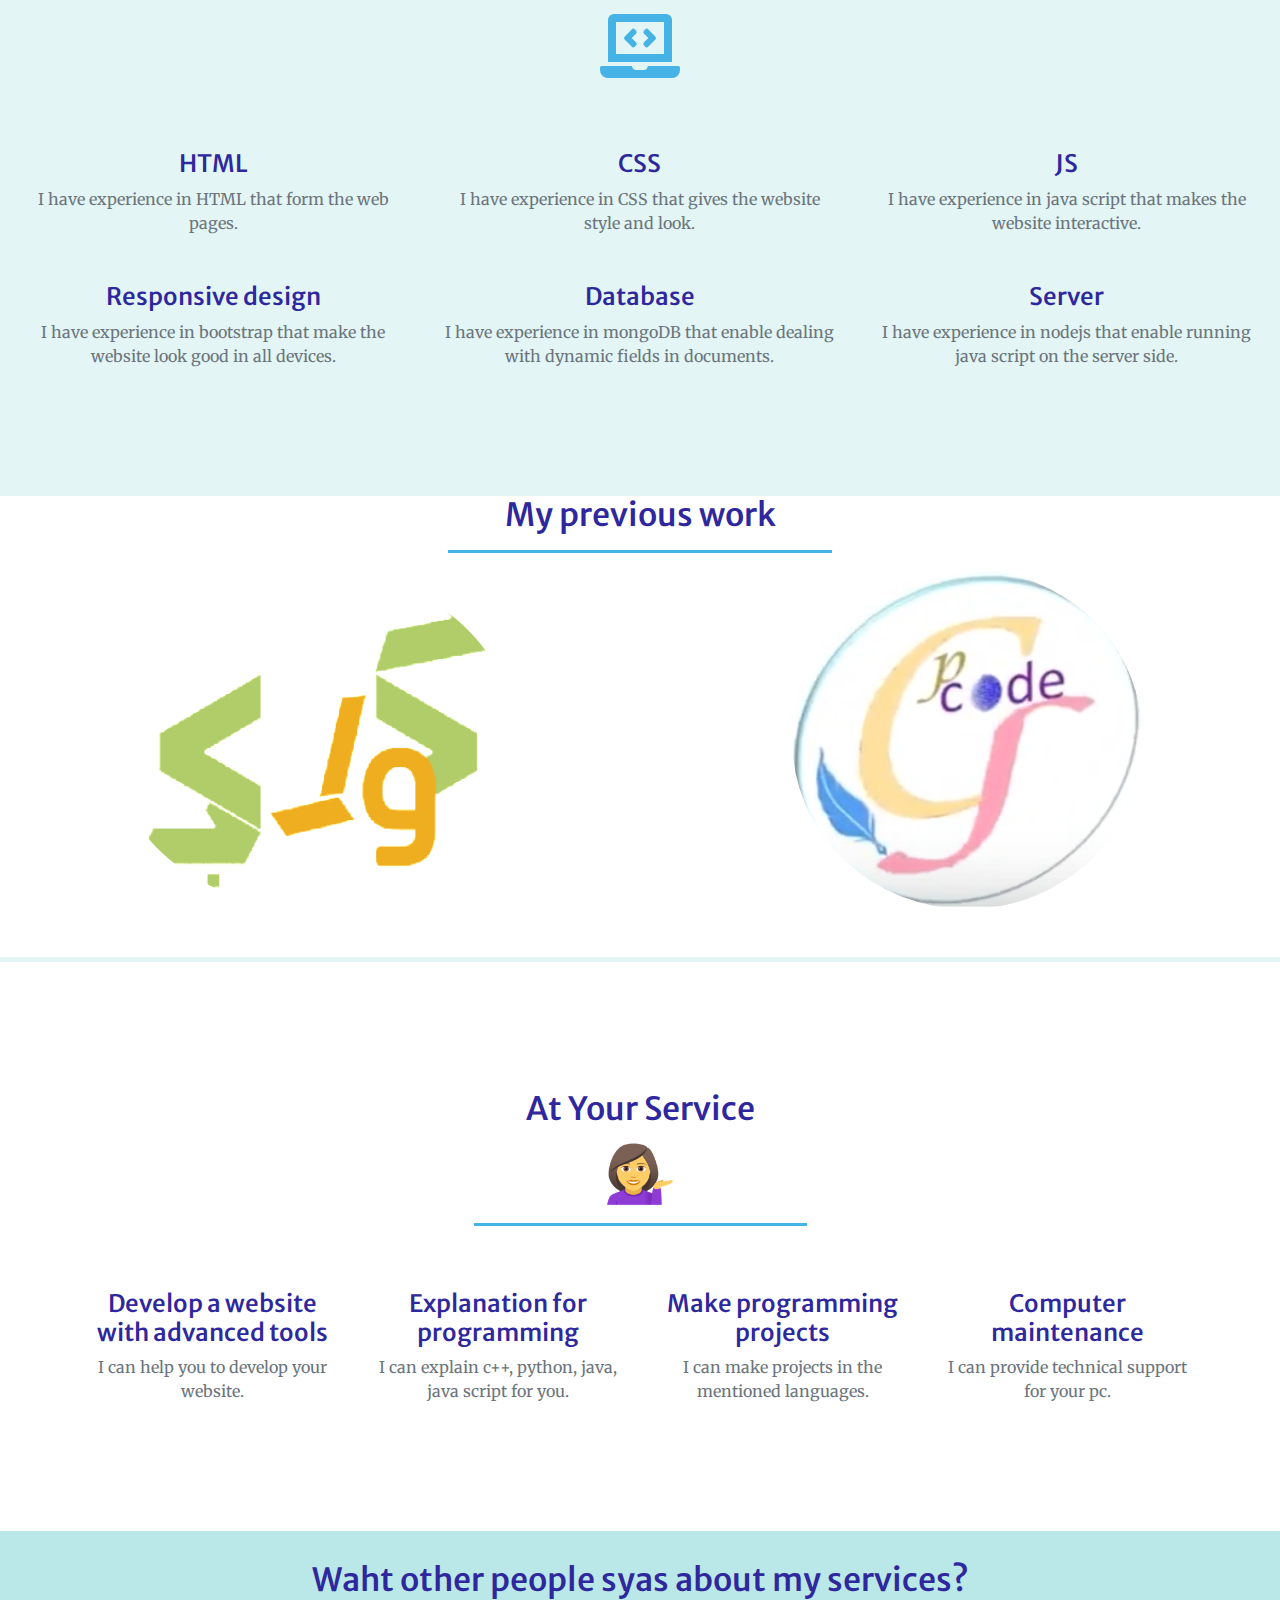
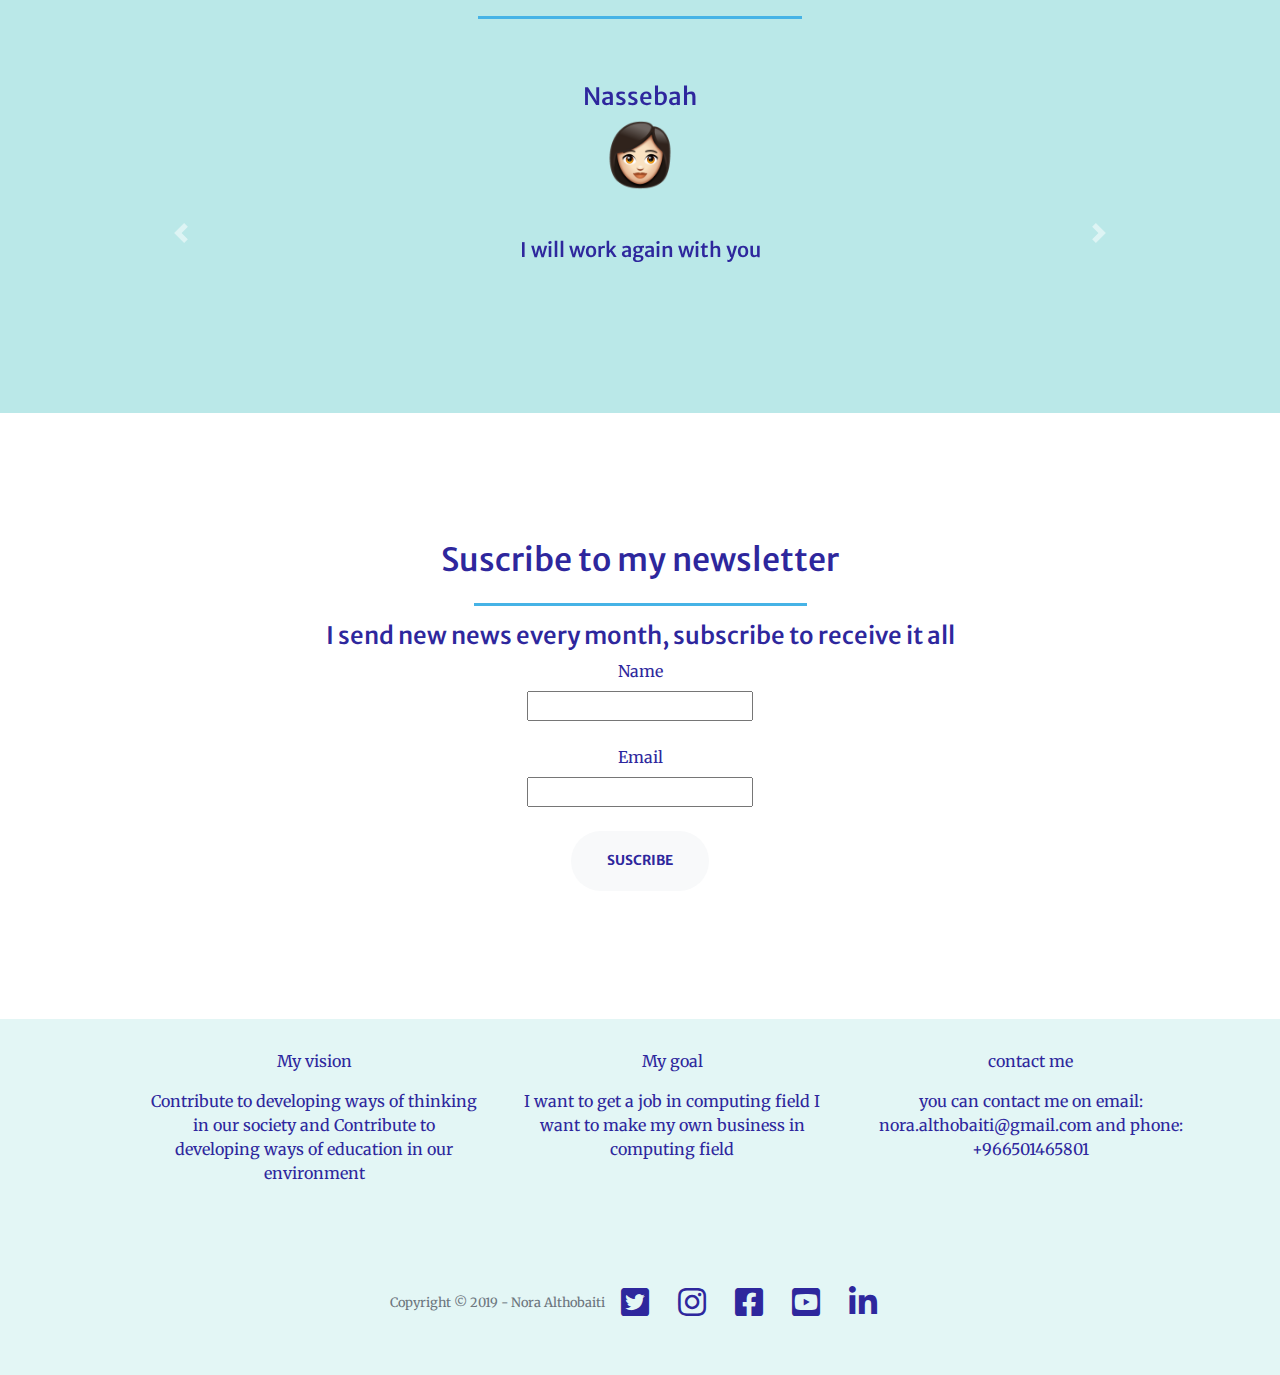
==== commit 80c6ac6c: "Update index.html" ====
--- a/index.html
+++ b/index.html
@@ -69,6 +69,9 @@
           </li>
           <li class="nav-item">
             <a class="nav-link js-scroll-trigger" href="#contact">Contact</a>
+          </li>
+          <li class="nav-item">
+            <a class="nav-link js-scroll-trigger" href="indexAr.html">عربي</a>
           </li>
         </ul>
       </div>
